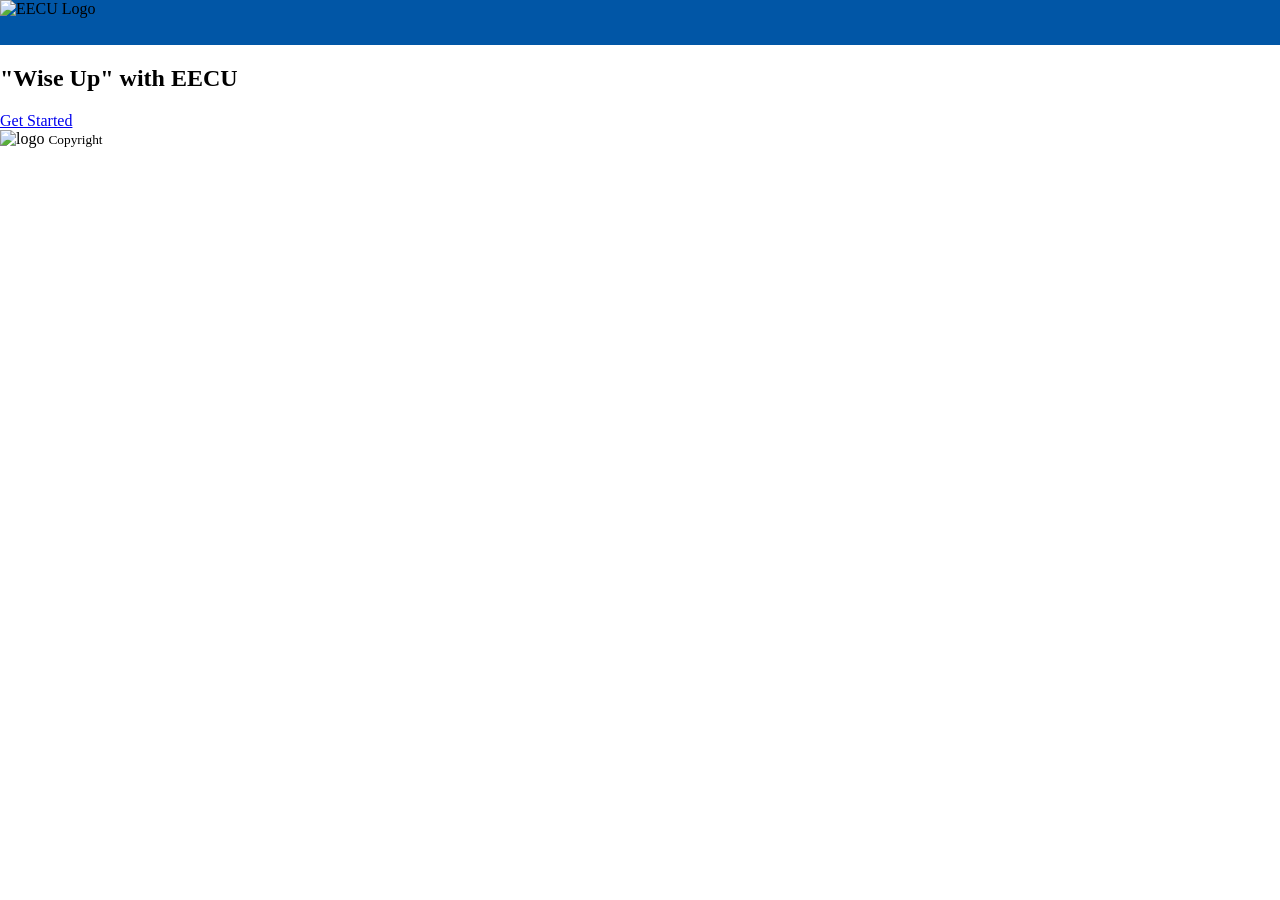
==== index.html @ 14a31eae "Merge pull request #1 from Rey-A-Vasquez/main Beginning HTML and CSS" ====
<!DOCTYPE html>
<html lang="en">
<head>
    <meta charset="UTF-8">
    <meta name="viewport" content="width=device-width, initial-scale=1.0">
    <title>Document</title> <!--Make sure to add appropriate Titles for pages-->
    <link rel="stylesheet" href="style.css">
</head>
<body>
    <nav>
        <img src="#" alt="EECU Logo">
    </nav>
    <main>
        <section id="hero">
            <h1>"Wise Up" with EECU</h1>
            <a href="income.html" id="beginButton">Get Started</a>
        </section>
    </main>
    <footer>
        <img src="#" alt="logo">
        <small>Copyright</small>
    </footer>
</body>
</html>
---- style.css ----
:root {
    --blue-color: #0156A6
}

body {
    margin: 0;
}
nav {
    background-color: var(--blue-color);
    display: flex;
    height: 5vh;
}
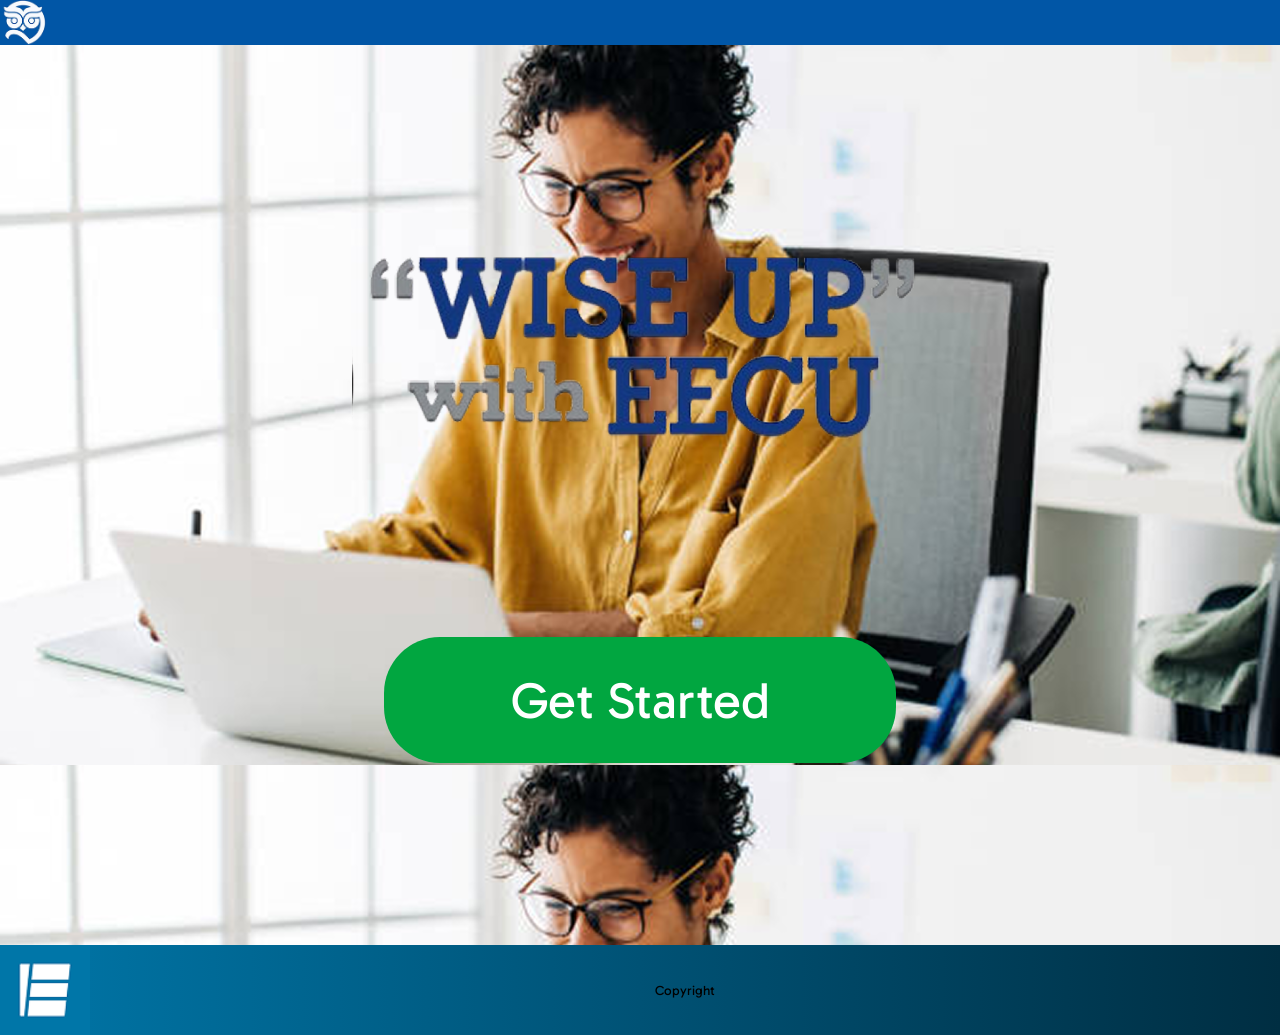
==== commit cdce3d41: "Merge pull request #2 from Jesseb3449/main Worked on CSS" ====
--- a/index.html
+++ b/index.html
@@ -3,22 +3,33 @@
 <head>
     <meta charset="UTF-8">
     <meta name="viewport" content="width=device-width, initial-scale=1.0">
-    <title>Document</title> <!--Make sure to add appropriate Titles for pages-->
+    <title>Wise Up!</title> <!--Make sure to add appropriate Titles for pages-->
+    <style>
+        @import url('https://fonts.googleapis.com/css2?family=Gabarito:wght@400..900&display=swap');
+        </style>
+        
+        <style>
+            @import url('https://fonts.googleapis.com/css2?family=Gabarito:wght@400..900&family=Gantari:ital,wght@0,100..900;1,100..900&display=swap');
+            </style>
     <link rel="stylesheet" href="style.css">
+    <link rel="icon" href="/IMages/images 1.png">
 </head>
 <body>
     <nav>
-        <img src="#" alt="EECU Logo">
+        <img src="/IMages/images 1.png" alt="EECU Logo">
     </nav>
     <main>
         <section id="hero">
-            <h1>"Wise Up" with EECU</h1>
-            <a href="income.html" id="beginButton">Get Started</a>
+            <img src="/IMages/Hero-Text.png" alt="Hero-Text" id="Hero-Text">
+            <button href="income.html" id="beginButton">Get Started</button>
         </section>
     </main>
-    <footer>
-        <img src="#" alt="logo">
-        <small>Copyright</small>
-    </footer>
+    <nav id="bottom-nav">
+        <img src="/IMages/Footer-Image.png" alt="logo">
+        <footer>
+            
+            <small>Copyright</small>
+        </footer>
+    </nav>
 </body>
 </html>
--- a/style.css
+++ b/style.css
@@ -1,12 +1,108 @@
-:root {
+
+/*Font Setup for buttons*/
+.gabarito-Buttons {
+    font-family: "Gabarito", sans-serif;
+    font-optical-sizing: auto;
+    font-weight: 400;
+    font-style: 51px;
+  }
+
+  
+.gantari-font> {
+    font-family: "Gantari", sans-serif;
+    font-optical-sizing: auto;
+    font-weight: 400;
+    font-style: 13px ;
+  }
+  :root {
     --blue-color: #0156A6
 }
 
 body {
+    
     margin: 0;
+    font-family: 'Gabarito', sans-serif;
 }
 nav {
     background-color: var(--blue-color);
     display: flex;
     height: 5vh;
+}
+
+#hero {
+    background-image: url(/IMages/Hero-Image.png );
+    background-size: 100%;
+    height: 100vh;
+    background-repeat: none;
+    z-index: -1;
+    display: flex;
+    flex-direction: column;
+    justify-content: center;
+    align-items: center;
+}
+
+#Hero-Text {
+    height: 410px;
+    width: 576px;
+}
+
+#beginButton {
+    text-decoration: none;
+    border-radius: 56px;
+    background-color: #01A640;
+    color: white;
+    height: 14vh;
+    width: 40vw;
+    font-family: "Gabarito";
+    font-size: 51px;
+    outline: none;
+    border: #01A640
+}
+
+footer {
+   display: flex;
+   justify-content: center;
+   align-items: center;
+   flex: 1;
+   
+    
+}
+
+#bottom-nav {
+    height: 10vh;
+    width: 100%;
+    background: linear-gradient(90deg, #0076A8, #002E42 100%)
+
+   
+}
+
+#welcome-screen {
+    font-family: "gantari";
+    display: flex;
+    
+    flex-direction: column;
+    justify-content: flex-start;
+    align-items: center;
+    height: 50vh;
+}
+
+#welcome-screen > p {
+    color: #606060;
+}
+
+#nextButton {
+    text-decoration: none;
+    border-radius: 56px;
+    background-color: #01A640;
+    color: white;
+    height: 6vh;
+    width: 12vw;
+    font-family: "Gabarito";
+    font-size: 30px;
+    outline: none;
+    border: #01A640
+}
+
+#income {
+    padding: 2rem;
 }
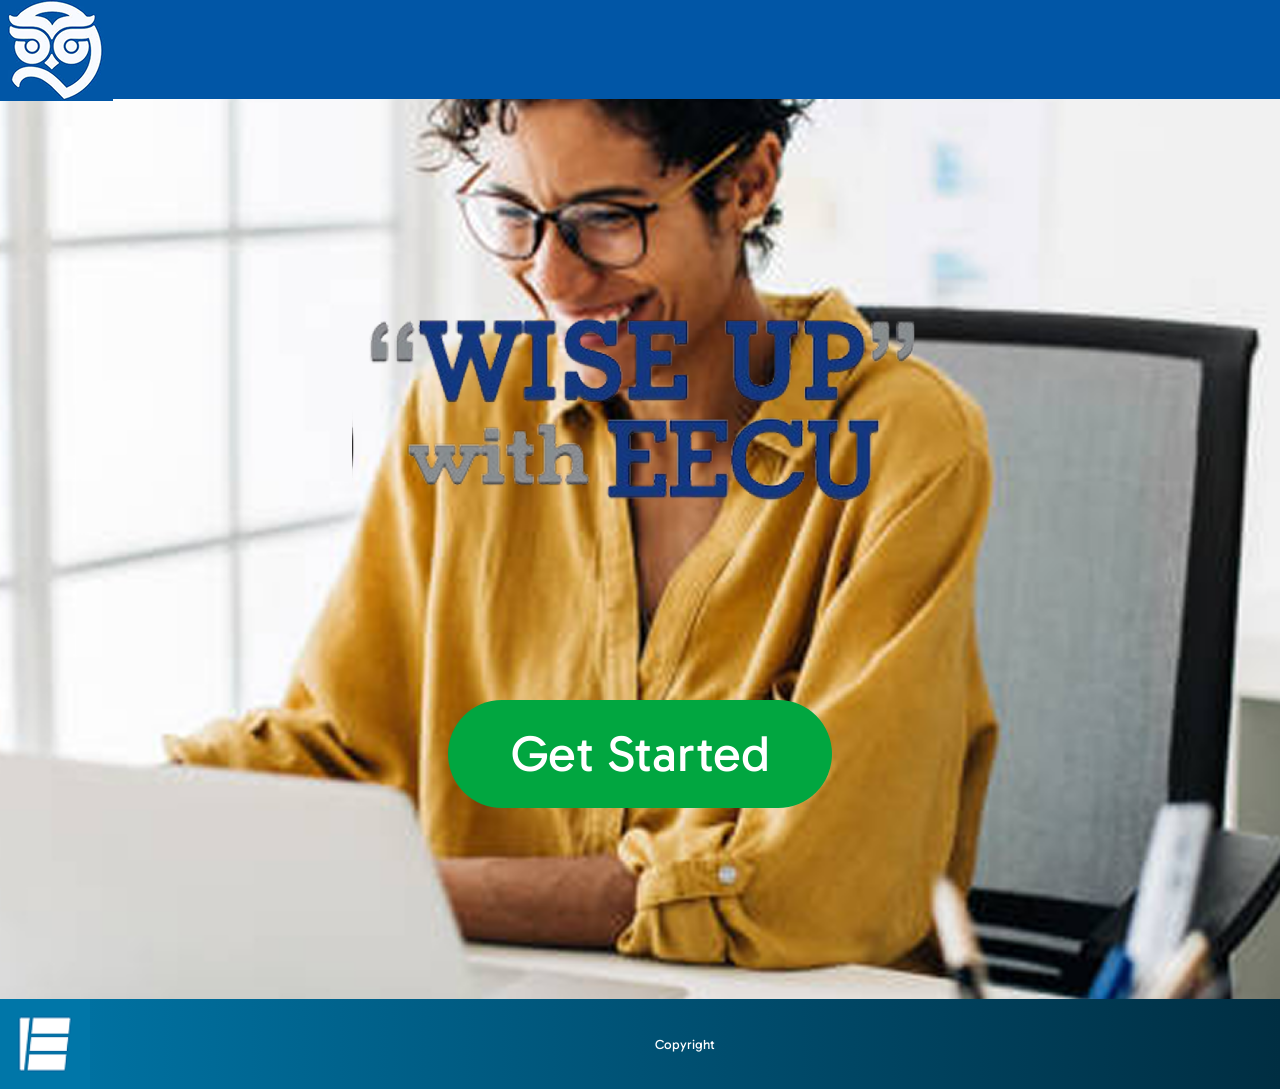
==== commit 27c2271c: "fixing the buttons, and began more of the media queries. I also made the expense inputs." ====
--- a/index.html
+++ b/index.html
@@ -1,35 +1,36 @@
 <!DOCTYPE html>
 <html lang="en">
+
 <head>
     <meta charset="UTF-8">
     <meta name="viewport" content="width=device-width, initial-scale=1.0">
     <title>Wise Up!</title> <!--Make sure to add appropriate Titles for pages-->
-    <style>
-        @import url('https://fonts.googleapis.com/css2?family=Gabarito:wght@400..900&display=swap');
-        </style>
-        
-        <style>
-            @import url('https://fonts.googleapis.com/css2?family=Gabarito:wght@400..900&family=Gantari:ital,wght@0,100..900;1,100..900&display=swap');
-            </style>
     <link rel="stylesheet" href="style.css">
-    <link rel="icon" href="/IMages/images 1.png">
+    <div id="EECULogo">
+        <link rel="icon" href="/IMages/images 1.png">
+    </div>
 </head>
-<body>
+
+<body class="indexBody">
     <nav>
-        <img src="/IMages/images 1.png" alt="EECU Logo">
+        <a href="index.html" id="income-1">
+            <img src="/IMages/images 1.png" alt="EECU Logo">
+        </a>
     </nav>
     <main>
         <section id="hero">
             <img src="/IMages/Hero-Text.png" alt="Hero-Text" id="Hero-Text">
-            <button href="income.html" id="beginButton">Get Started</button>
+            <a href="income.html" class="Btn">Get Started</a>
         </section>
+
     </main>
     <nav id="bottom-nav">
         <img src="/IMages/Footer-Image.png" alt="logo">
         <footer>
-            
             <small>Copyright</small>
         </footer>
     </nav>
 </body>
+
+
 </html>
--- a/style.css
+++ b/style.css
@@ -1,3 +1,5 @@
+@import url('https://fonts.googleapis.com/css2?family=Fugaz+One&family=Gabarito:wght@400..900&family=Gantari:ital,wght@0,100..900;1,100..900&display=swap');
+@import url('https://fonts.googleapis.com/css2?family=Fugaz+One&family=Gabarito:wght@400..900&family=Gantari:ital,wght@0,100..900;1,100..900&display=swap');
 
 /*Font Setup for buttons*/
 .gabarito-Buttons {
@@ -7,15 +9,47 @@
     font-style: 51px;
   }
 
+  .row {
+    display: flex;
+    flex-flow: row nowrap;
+    /* align-items: center; */
+  }
   
+  .row > label {
+    background-color: var(--light-gray);
+    width: 40%;
+    padding: 0.5rem;
+  }
+
+  .row > label:before {
+    content: "";
+    display: inline-block;
+    width: 3rem;
+    height: 3rem;
+  }
+
+  .row.housing > label:before {
+    background-image: url("./IMages/Home.svg")
+  }
+  
+.row > input {
+    width: 60%;
+}
+
 .gantari-font> {
     font-family: "Gantari", sans-serif;
     font-optical-sizing: auto;
     font-weight: 400;
     font-style: 13px ;
   }
+
   :root {
-    --blue-color: #0156A6
+    --blue-color: #0156A6;
+    --green-btn: #01A640;
+    --good-outcome: #60FF7D;
+    --grey: #606060;
+    --main-content-border:#E0E0E0;
+    --light-gray: #F3F3F3;
 }
 
 body {
@@ -26,11 +60,10 @@
 nav {
     background-color: var(--blue-color);
     display: flex;
-    height: 5vh;
+    height: 11vh;
 }
 
 #hero {
-    background-image: url(/IMages/Hero-Image.png );
     background-size: 100%;
     height: 100vh;
     background-repeat: none;
@@ -39,6 +72,7 @@
     flex-direction: column;
     justify-content: center;
     align-items: center;
+
 }
 
 #Hero-Text {
@@ -46,26 +80,36 @@
     width: 576px;
 }
 
-#beginButton {
+.Btn {
+    display: flex;
+    justify-content: center;
     text-decoration: none;
-    border-radius: 56px;
-    background-color: #01A640;
+    border-radius: 60px;
     color: white;
-    height: 14vh;
-    width: 40vw;
+    height: 12vh;
+    width: 30vw;
     font-family: "Gabarito";
     font-size: 51px;
     outline: none;
-    border: #01A640
-}
+    border: #01A640;
+    text-align: center;
+    line-height: 12vh;
+    background-color: #01A640;
+}
+
+#income-1 {
+    background-color: transparent;
+}
+
+
 
 footer {
    display: flex;
    justify-content: center;
    align-items: center;
    flex: 1;
-   
-    
+   color:white;
+   text-align: center;
 }
 
 #bottom-nav {
@@ -75,19 +119,27 @@
 
    
 }
+#welcome-screen > a{
+    line-height:7vh;
+    height:7vh;
+}
+
 
 #welcome-screen {
     font-family: "gantari";
     display: flex;
-    
-    flex-direction: column;
-    justify-content: flex-start;
-    align-items: center;
-    height: 50vh;
+    flex-direction: column;
+    justify-content: space-around;
+    align-items: center;
+    height: 80vh;
+}
+#welcome-screen > h1{
+    font-size:50px;
 }
 
 #welcome-screen > p {
     color: #606060;
+    font-size:30px;
 }
 
 #nextButton {
@@ -103,6 +155,161 @@
     border: #01A640
 }
 
-#income {
-    padding: 2rem;
+/*Income Styling*/
+.net-income {
+    display: flex;
+    flex-direction: column;
+    align-items: center;
+    text-align: center;
+    padding: 40px 20px;
+    font-family: 'Gantari', sans-serif;
+}
+
+h1 { font-size: 2.5rem; margin-bottom: 10px; }
+#displayNet { color: #818080; }
+
+#userExpenses {
+    width: 100%;
+    max-width: 946px; 
+    margin-top: 30px;
+}
+
+/* The Row Container */
+.expense-row {
+    display: flex;
+    height: 60px;
+    margin-bottom: 15px;
+    overflow: hidden; 
+}
+
+.label-box {
+    display: flex;
+    align-items: center;
+    background-color: #f3f3f3;
+    width: 40%; 
+    padding: 0 15px;
+    cursor: pointer;
+}
+
+.label-box img {
+    width: 24px;
+    height: 24px;
+    margin-right: 12px;
+}
+
+.label-box span {
+    font-size: 0.9rem;
+    font-weight: 600;
+    color: #333;
+    text-align: left;
+}
+
+.expense-input {
+    flex: 1; /* Input takes the rest of the 60% */
+    background-color: #d9d9d9;
+    border: none;
+    padding: 0 20px;
+    font-size: 1rem;
+    color: #555;
+    outline: none;
+}
+
+.expense-input::placeholder {
+    color: #999;
+}
+
+
+#doneButton {
+    background-color: #00a846;
+    color: white;
+    border: none;
+    padding: 15px 100px;
+    border-radius: 50px;
+    font-size: 1.5rem;
+    font-weight: bold;
+    cursor: pointer;
+    margin-top: 40px;
+}
+
+#doneButton:hover {
+    background-color: #008f3b;
+}
+
+.label-box {
+    Display:flex;
+    background-color:rgba(243, 243, 243, 1)
+}
+
+.expense-desc {
+display:flex;
+background-color: rgba(243, 243, 243, 1)
+}
+
+.expenseFormInput {
+background-color: rgba(217, 217, 217, 1);
+border: none;
+}
+
+
+.indexBody {
+    background-image: url("/IMages/Hero-Image.png");
+    background-size: cover;
+    background-position: center;
+    background-repeat: no-repeat;
+}
+
+@media (max-width: 768px) {
+    .indexBody {
+        background-image: url(/IMages/Mobile.png);
+        background-size: cover;
+        background-position: center;
+    }
+    .Btn {
+        font-size: 29px;
+        height: 48px;
+        text-align: center;
+        
+    }
+    #Hero-Text {
+        height: 250px;
+        width: 351px;
+    }
+}
+
+a[href="expenses.html"] {
+    text-decoration: none;
+    border-radius: 56px;
+    background-color: #01A640;
+    color: white;
+    height: 12vh;
+    width: 30vw;
+    font-family: "Gabarito";
+    font-size: 51px;
+    outline: none;
+    border: #01A640;
+    text-align: center;
+    position: absolute;
+    margin-top: 77vh;
+    border: none;
+}
+
+.dropdown {
+    display: flex;
+    flex-direction: column;
+    justify-content: space-around;
+    align-items: center;
+    width: 12px;
+    height: 80vh;
+    margin-bottom: 40vh;
+    text-decoration: none;
+    border: none;
+}
+
+#salary {
+    display: flex;
+    flex-direction: column;
+    justify-content: space-around;
+    align-items: center;
+    width:47VH;
+    height: 10vh;
 }
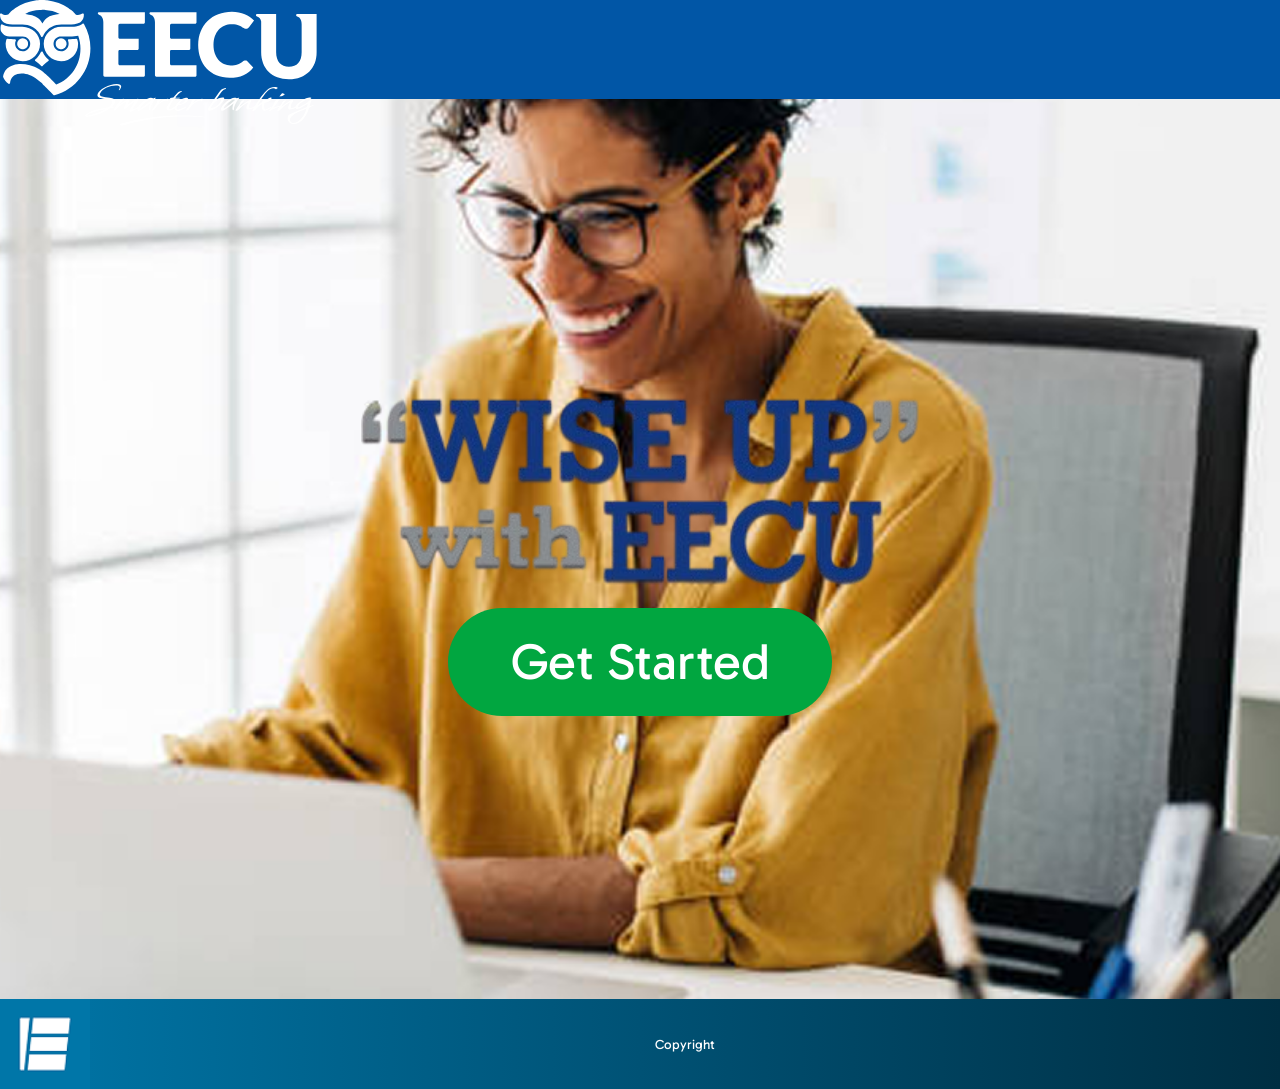
==== commit 56be56ec: "did some mobile porting, and fixed some miscalllaneous problems." ====
--- a/index.html
+++ b/index.html
@@ -6,15 +6,13 @@
     <meta name="viewport" content="width=device-width, initial-scale=1.0">
     <title>Wise Up!</title> <!--Make sure to add appropriate Titles for pages-->
     <link rel="stylesheet" href="style.css">
-    <div id="EECULogo">
-        <link rel="icon" href="/IMages/images 1.png">
-    </div>
+        <link rel="icon" href="/IMages/logo.webp" id="EECULogo">
 </head>
 
 <body class="indexBody">
     <nav>
         <a href="index.html" id="income-1">
-            <img src="/IMages/images 1.png" alt="EECU Logo">
+            <img src="/IMages/images 1.png" id="EECULogo" alt="EECU Logo">
         </a>
     </nav>
     <main>
--- a/style.css
+++ b/style.css
@@ -53,7 +53,6 @@
 }
 
 body {
-    
     margin: 0;
     font-family: 'Gabarito', sans-serif;
 }
@@ -76,8 +75,8 @@
 }
 
 #Hero-Text {
-    height: 410px;
-    width: 576px;
+background-size: 100%;
+height: 25vh;
 }
 
 .Btn {
@@ -95,10 +94,6 @@
     text-align: center;
     line-height: 12vh;
     background-color: #01A640;
-}
-
-#income-1 {
-    background-color: transparent;
 }
 
 
@@ -155,6 +150,11 @@
     border: #01A640
 }
 
+
+.grey {
+    color: #606060;
+    font-size: 30px;
+}
 /*Income Styling*/
 .net-income {
     display: flex;
@@ -167,11 +167,67 @@
 
 h1 { font-size: 2.5rem; margin-bottom: 10px; }
 #displayNet { color: #818080; }
+
+.dropdown {
+    display: flex;
+    flex-direction: column;
+    justify-content: space-around;
+    align-items: center;
+    width: 12px;
+    height: 80vh;
+    text-decoration: none;
+    border: none;
+}
+
+#salary {
+    display: flex;
+    flex-direction: column;
+    justify-content: space-around;
+    align-items: center;
+    width:47VH;
+    height: 10vh;
+}
+
+.dropdown > select{
+    border:none;
+    padding: 0;
+    font-size:25px;
+    color:#818080;
+    background-color:#d9d9d9;
+    width:57vh;
+    height: 8.5vh;
+}
+
+#income {
+    border:none;
+    padding: 0;
+    font-size:25px;
+    color:#818080;
+    background-color:#d9d9d9;
+    width:57vh;
+    height: 8.5vh;
+    margin-bottom:5vh;
+}
 
 #userExpenses {
     width: 100%;
     max-width: 946px; 
     margin-top: 30px;
+}
+
+#nextTaxesButton {
+    text-decoration: none;
+    border-radius: 56px;
+    background-color: #01A640;
+    color: white;
+    height: 12vh;
+    width: 30vw;
+    font-family: "Gabarito";
+    font-size: 51px;
+    outline: none;
+    border: #01A640;
+    text-align: center;
+    border: none;
 }
 
 /* The Row Container */
@@ -274,6 +330,23 @@
         height: 250px;
         width: 351px;
     }
+    .label-box span {
+        display: none;
+    }
+    .expense-row {
+        height: 30px;
+    }
+    .expense-input {
+        padding: 90px;
+    }
+    nav {
+        height: 68px;
+    }
+    #EECULogo {
+        background-size: 100%;
+        height: 100px;
+    }
+    
 }
 
 a[href="expenses.html"] {
@@ -288,28 +361,7 @@
     outline: none;
     border: #01A640;
     text-align: center;
-    position: absolute;
     margin-top: 77vh;
     border: none;
 }
 
-.dropdown {
-    display: flex;
-    flex-direction: column;
-    justify-content: space-around;
-    align-items: center;
-    width: 12px;
-    height: 80vh;
-    margin-bottom: 40vh;
-    text-decoration: none;
-    border: none;
-}
-
-#salary {
-    display: flex;
-    flex-direction: column;
-    justify-content: space-around;
-    align-items: center;
-    width:47VH;
-    height: 10vh;
-}
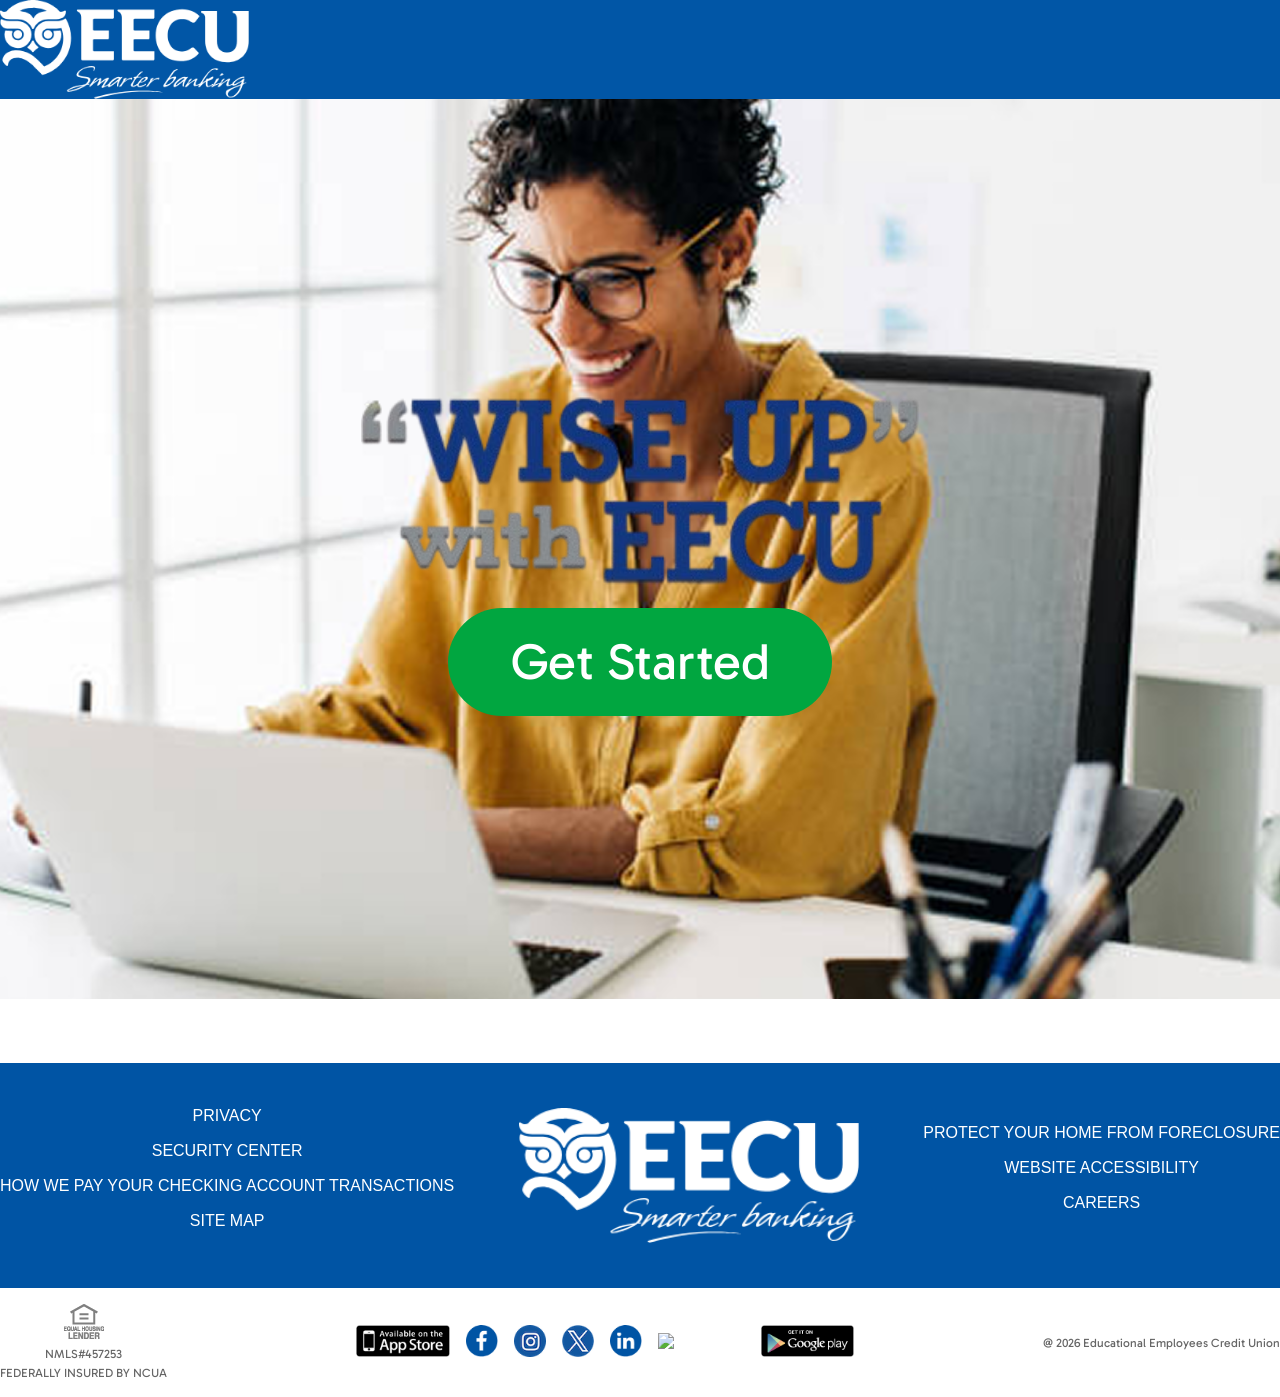
==== commit ee2327ab: "moe stuff. Added footers, fixed a bunch of features, and made two pages more organized, and program-" ====
--- a/index.html
+++ b/index.html
@@ -9,26 +9,52 @@
         <link rel="icon" href="/IMages/logo.webp" id="EECULogo">
 </head>
 
-<body class="indexBody">
+<body >
     <nav>
         <a href="index.html" id="income-1">
             <img src="/IMages/images 1.png" id="EECULogo" alt="EECU Logo">
         </a>
     </nav>
-    <main>
+    <main id="indexMain">
         <section id="hero">
             <img src="/IMages/Hero-Text.png" alt="Hero-Text" id="Hero-Text">
             <a href="income.html" class="Btn">Get Started</a>
         </section>
 
     </main>
-    <nav id="bottom-nav">
-        <img src="/IMages/Footer-Image.png" alt="logo">
-        <footer>
-            <small>Copyright</small>
-        </footer>
-    </nav>
+    <footer>
+      <div id="footerLink">
+        <ul>
+          <li><a href="#">PRIVACY</a></li>
+          <li><a href="#">SECURITY CENTER</a></li>
+          <li><a href="#">HOW WE PAY YOUR CHECKING ACCOUNT TRANSACTIONS</a></li>
+          <li><a href="#">SITE MAP</a></li>
+        </ul>
+        <img src="IMages/images 1.png" alt="logo" />
+        <ul>
+          <li><a href="#">PROTECT YOUR HOME FROM FORECLOSURE</a></li>
+          <li><a href="#">WEBSITE ACCESSIBILITY</a></li>
+          <li><a href="#">CAREERS</a></li>
+        </ul>
+      </div>
+      <div id="footerBottom">
+        <ul>
+          <li><a href="#"><img src="IMages/House.png" alt="Equal housing expense Lender"></a></li>
+          <li><a href="#">NMLS#457253</a></li>
+          <li><a href="#">FEDERALLY INSURED BY NCUA</a></li>
+        </ul>
+        <ul id="footer-apps">
+          <li><a href="#"><img src="IMages/AppStore.png" alt="App Store"></a></li>
+          <li><a href="#"></a><img src="IMages/Facebook.png" alt="App Store"></a></li>
+          <li><a href="#"></a><img src="IMages/Insta.png" alt="App Store"></a></li>
+          <li><a href="#"></a><img src="IMages/X.png" alt="App Store"></a></li>
+          <li><a href="#"></a><img src="IMages/LinkedIn.png" alt="App Store"></a></li>
+          <li><a href="#"></a><img src="IMages/Youtube.png" alt="App Store"></a></li>
+          <li><a href="#"></a><img src="IMages/GooglePlay.png" alt="App Store"></a></li>
+        </ul>
+        <small>@ 2026 Educational Employees Credit Union</small>
+      </div>
+    </footer>
+    <script src="index.js"></script>
 </body>
-
-
 </html>
--- a/style.css
+++ b/style.css
@@ -56,10 +56,16 @@
     margin: 0;
     font-family: 'Gabarito', sans-serif;
 }
+
 nav {
     background-color: var(--blue-color);
     display: flex;
     height: 11vh;
+}
+
+#EECULogo {
+background-size: 100%;
+height: 100%;
 }
 
 #hero {
@@ -97,7 +103,6 @@
 }
 
 
-
 footer {
    display: flex;
    justify-content: center;
@@ -110,17 +115,15 @@
 #bottom-nav {
     height: 10vh;
     width: 100%;
-    background: linear-gradient(90deg, #0076A8, #002E42 100%)
-
-   
-}
-#welcome-screen > a{
+    background: linear-gradient(90deg, #0076A8, #002E42 100%)   
+}
+
+#screen > a{
     line-height:7vh;
     height:7vh;
 }
 
-
-#welcome-screen {
+#screen {
     font-family: "gantari";
     display: flex;
     flex-direction: column;
@@ -128,11 +131,12 @@
     align-items: center;
     height: 80vh;
 }
-#welcome-screen > h1{
+
+#screen > h1{
     font-size:50px;
 }
 
-#welcome-screen > p {
+.mainTxt {
     color: #606060;
     font-size:30px;
 }
@@ -150,11 +154,11 @@
     border: #01A640
 }
 
-
 .grey {
-    color: #606060;
-    font-size: 30px;
-}
+    color: #818080;
+    font-size: 25px;
+}
+
 /*Income Styling*/
 .net-income {
     display: flex;
@@ -216,6 +220,8 @@
 }
 
 #nextTaxesButton {
+    display: block;
+    margin: 4rem -2rem;
     text-decoration: none;
     border-radius: 56px;
     background-color: #01A640;
@@ -225,9 +231,9 @@
     font-family: "Gabarito";
     font-size: 51px;
     outline: none;
-    border: #01A640;
+    border: none;
     text-align: center;
-    border: none;
+    cursor: pointer;
 }
 
 /* The Row Container */
@@ -261,7 +267,7 @@
 }
 
 .expense-input {
-    flex: 1; /* Input takes the rest of the 60% */
+    flex: 1; 
     background-color: #d9d9d9;
     border: none;
     padding: 0 20px;
@@ -273,7 +279,6 @@
 .expense-input::placeholder {
     color: #999;
 }
-
 
 #doneButton {
     background-color: #00a846;
@@ -307,47 +312,13 @@
 }
 
 
-.indexBody {
+#indexMain {
     background-image: url("/IMages/Hero-Image.png");
     background-size: cover;
     background-position: center;
     background-repeat: no-repeat;
 }
 
-@media (max-width: 768px) {
-    .indexBody {
-        background-image: url(/IMages/Mobile.png);
-        background-size: cover;
-        background-position: center;
-    }
-    .Btn {
-        font-size: 29px;
-        height: 48px;
-        text-align: center;
-        
-    }
-    #Hero-Text {
-        height: 250px;
-        width: 351px;
-    }
-    .label-box span {
-        display: none;
-    }
-    .expense-row {
-        height: 30px;
-    }
-    .expense-input {
-        padding: 90px;
-    }
-    nav {
-        height: 68px;
-    }
-    #EECULogo {
-        background-size: 100%;
-        height: 100px;
-    }
-    
-}
 
 a[href="expenses.html"] {
     text-decoration: none;
@@ -361,7 +332,131 @@
     outline: none;
     border: #01A640;
     text-align: center;
-    margin-top: 77vh;
-    border: none;
-}
-
+    margin: 4rem auto;
+}
+
+#nextToExpenses {
+    display: none;
+}
+
+#taxBreakdown {
+    margin-bottom: 8rem;
+}
+
+/*Footer Stuff*/
+footer {
+  margin-top: 5%;
+  display: block;
+  unicode-bidi: isolate;
+}
+
+#incoming footer {
+margin: 16rem auto;
+}
+
+ul {
+  list-style-type: none;
+  padding-inline-start: 0;
+}
+
+#footer-apps {
+    display: flex;
+    align-items: center;
+    flex-direction: row;
+    gap: 1rem;
+    margin-top: 1rem;
+}
+
+#footer-apps img {
+  height: 32px;
+}
+
+#footerBottom {
+  display: flex;
+  justify-content: space-between;
+  align-items: center;
+}
+
+#footerBottom ul:first-of-type a, 
+#footerBottom small{
+  text-decoration: none;
+  color: #666;
+  font-size: 12px;
+}
+
+#footerLink {
+  display: flex;
+  justify-content: space-between;
+  background-color: #0054a4;
+  height: 25vh;
+  align-items: center;
+}
+
+#footerLink a {
+  color: white;
+  text-decoration: none;
+  font-family: 'Roboto Condensed', sans-serif;
+  font-weight: 100;
+}
+
+#footerLink img {
+  height: 60%;
+}
+
+#footerLink ul li {
+  margin-bottom: 1rem;
+}
+
+#overlay button{
+  background-color: var(--main-blue);
+  margin: 1vh 2vw;
+  width: 60%;
+  color: white;
+  border-radius: 15px;
+  cursor: pointer;
+  padding: 1.5vh 0;
+  font-weight: 600;
+  font-size: larger;
+}
+
+#overlay button:hover {
+  background-color: var(--darkblue);
+}
+
+@media (max-width: 768px) {
+    .indexBody {
+        background-image: url(/IMages/Mobile.png);
+        background-size: cover;
+        background-position: center;
+    }
+    .Btn {
+        font-size: 29px;
+        height: 48px;
+        text-align: center;
+        
+    }
+    #Hero-Text {
+        height: 250px;
+        width: 351px;
+    }
+    .label-box span {
+        display: none;
+    }
+    .expense-row {
+        height: 30px;
+    }
+    .expense-input {
+        padding: 90px;
+    }
+    nav {
+        height: 68px;
+    }
+    #EECULogo {
+        background-size: 100%;
+        height: 100px;
+    }
+    footer {
+        display: none;
+    }
+
+}
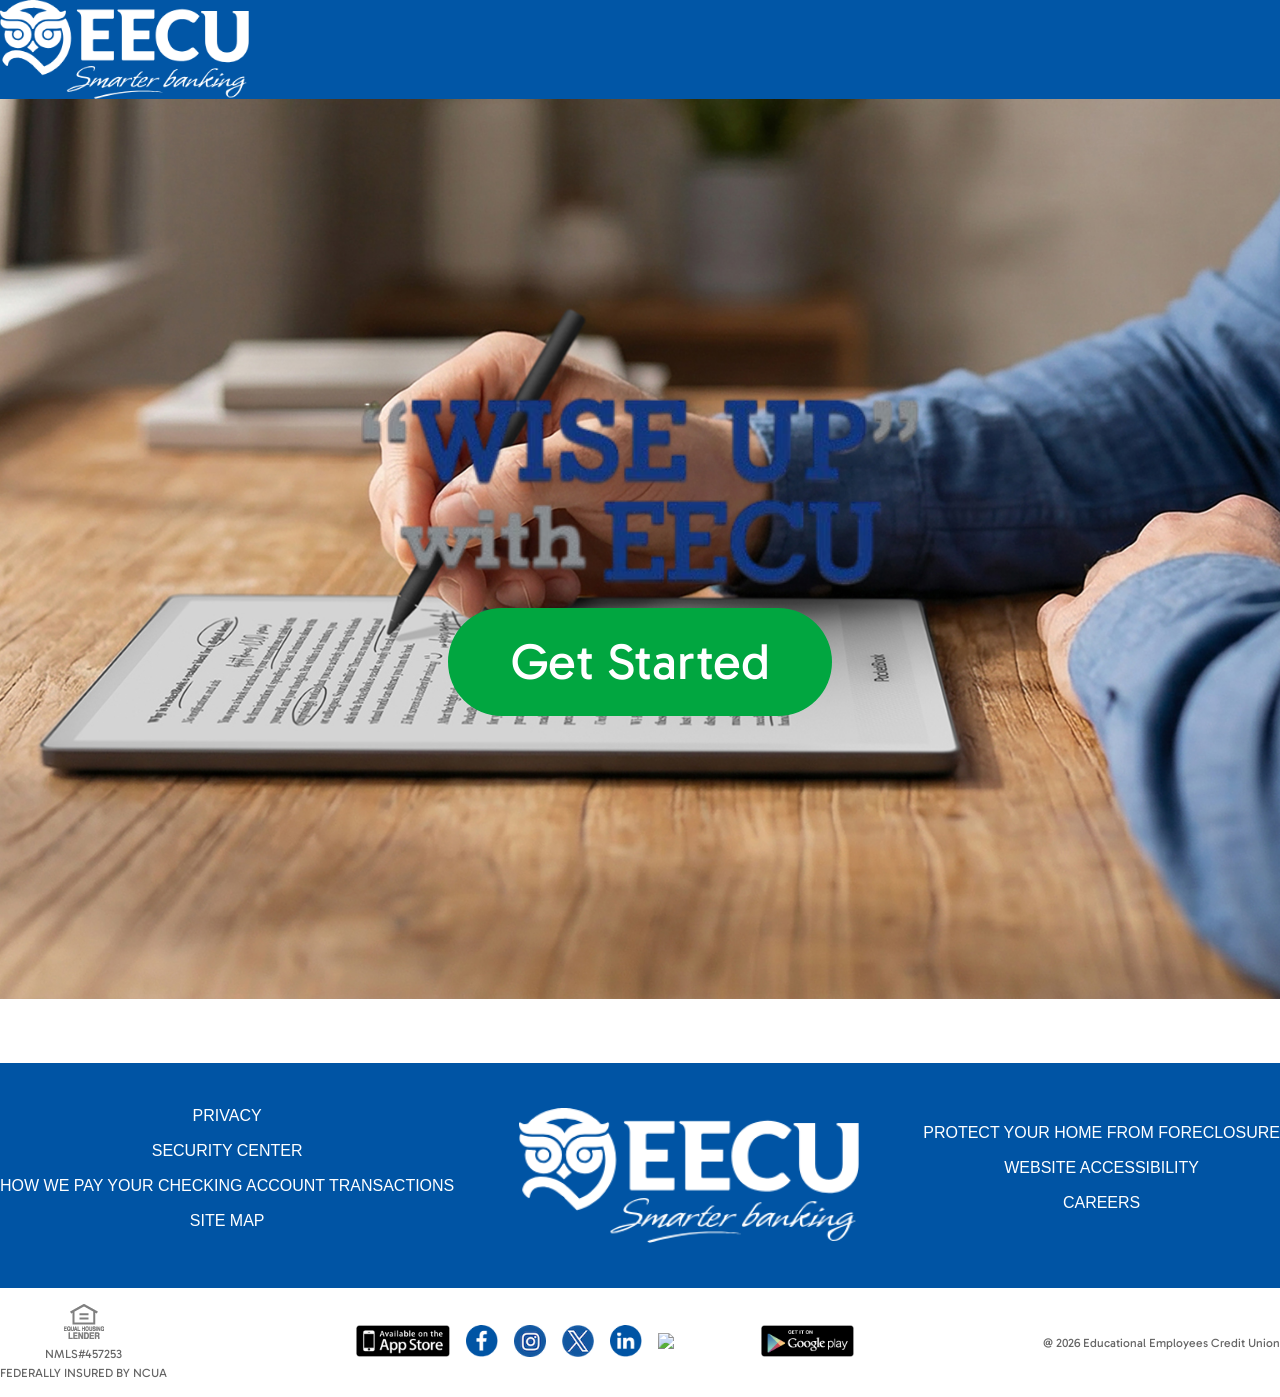
==== commit 5b1ed105: "fiinshed! Finished the piechart by adding labels, finished media queries, and finished income boxes." ====
--- a/index.html
+++ b/index.html
@@ -55,6 +55,7 @@
         <small>@ 2026 Educational Employees Credit Union</small>
       </div>
     </footer>
+    <section id="BottomNav"></section>
     <script src="index.js"></script>
 </body>
 </html>
--- a/style.css
+++ b/style.css
@@ -83,6 +83,13 @@
 #Hero-Text {
 background-size: 100%;
 height: 25vh;
+}
+
+#indexMain {
+    background-image: url("/IMages/Hero-Image.png");
+    background-size: cover;
+    background-position: center;
+    background-repeat: no-repeat;
 }
 
 .Btn {
@@ -129,7 +136,6 @@
     flex-direction: column;
     justify-content: space-around;
     align-items: center;
-    height: 80vh;
 }
 
 #screen > h1{
@@ -170,15 +176,19 @@
 }
 
 h1 { font-size: 2.5rem; margin-bottom: 10px; }
-#displayNet { color: #818080; }
+.display { color: #818080; }
 
 .dropdown {
     display: flex;
     flex-direction: column;
-    justify-content: space-around;
-    align-items: center;
-    width: 12px;
-    height: 80vh;
+    justify-content: center;
+    align-items: center;
+    gap: 2rem;
+    width: 100%;
+    max-width: 600px;
+    padding: 1rem;
+    margin-bottom: 7rem;
+    box-sizing: border-box;
     text-decoration: none;
     border: none;
 }
@@ -211,6 +221,47 @@
     width:57vh;
     height: 8.5vh;
     margin-bottom:5vh;
+    text-align: center;
+}
+
+/* Tax deduction / amount row styling */
+#deduction,
+#amount,
+#medicareDeduction,
+#socialSecurityDeduction,
+#stateTaxDeduction,
+#federalTaxDeduction,
+#medicareAmount,
+#socialSecurityAmount,
+#stateTaxAmount,
+#federalTaxAmount {
+    display: flex;
+    width: 100%;
+    max-width: 450px;
+    height: 57px;
+    margin: 0 auto 0rem;
+    align-items: center;
+    padding: 0 1rem;
+    box-sizing: border-box;
+}
+
+#deduction,
+#amount {
+    background-color: #606060;
+}
+
+#medicareDeduction,
+#socialSecurityDeduction,
+#stateTaxDeduction,
+#federalTaxDeduction {
+    background-color: #D9D9D9;
+}
+
+#medicareAmount,
+#socialSecurityAmount,
+#stateTaxAmount,
+#federalTaxAmount {
+    background-color: #EFEEEE;
 }
 
 #userExpenses {
@@ -259,6 +310,10 @@
     margin-right: 12px;
 }
 
+#BottomNav {
+    display: none;
+}
+
 .label-box span {
     font-size: 0.9rem;
     font-weight: 600;
@@ -311,14 +366,18 @@
 border: none;
 }
 
-
-#indexMain {
-    background-image: url("/IMages/Hero-Image.png");
-    background-size: cover;
-    background-position: center;
-    background-repeat: no-repeat;
-}
-
+#outcome {
+    display: flex;
+    flex-direction: column;
+    align-items: center;
+}
+
+.bordrline {
+    border-top: 1px solid var(--main-content-border);
+    width: 80%;
+    margin: 2rem auto;
+    background-color:#999;
+}
 
 a[href="expenses.html"] {
     text-decoration: none;
@@ -339,8 +398,77 @@
     display: none;
 }
 
+
 #taxBreakdown {
     margin-bottom: 8rem;
+}
+
+.border-sector {
+    display: flex;
+}
+
+.borderline {
+    display: flex;
+    justify-content: center;
+    width: 100%;
+    height: 5px;
+    background-color: #818080;
+}
+
+#payments-chart {
+    display: flex;        
+    flex-direction: row;       
+    justify-content: space-around; 
+    align-items: center;   
+    gap: 40px;               
+    padding: 20px;
+    border-left: 5px solid #818080;
+    border-right: 5px solid #818080;
+}
+
+#otherBtns {
+    display: flex;
+    flex-direction: row;
+    justify-content: center;
+    gap: 400px;
+}
+
+#btns-container {
+    display: flex;
+    flex-direction: row;
+    justify-content: flex-end;
+}
+
+.btns {
+    border: none;
+    background-color: transparent;
+}
+
+.btns:hover{
+    background-color: #cbcbcb;
+}
+
+#rows {
+    flex: 1;                   
+    max-width: 500px;          
+}
+
+/* Controls the pie chart size*/
+#chart-container {
+    flex: 1;              
+    max-width: 450px;         
+    height: 400px;             
+    position: relative;
+}
+
+
+.resultRow {
+    display: flex;
+    justify-content: space-between;
+    background-color: #f4f4f4;    
+    margin: 10px 0;
+    padding: 10px;
+    border-radius: 4px;
 }
 
 /*Footer Stuff*/
@@ -348,10 +476,6 @@
   margin-top: 5%;
   display: block;
   unicode-bidi: isolate;
-}
-
-#incoming footer {
-margin: 16rem auto;
 }
 
 ul {
@@ -424,20 +548,59 @@
 }
 
 @media (max-width: 768px) {
-    .indexBody {
+    #BottomNav {
+        display: flex;
+        justify-content: space-around;
+        align-items: center;
+        position: fixed;
+        bottom: 0;
+        left: 0;
+        z-index: 999;
+        background-color: #0156A6;
+        width: 100%;
+        height: 68px;
+    }
+    #indexMain {
         background-image: url(/IMages/Mobile.png);
         background-size: cover;
         background-position: center;
     }
     .Btn {
-        font-size: 29px;
+        display: inline-flex;
+        font-size: 20px;
         height: 48px;
-        text-align: center;
-        
+        padding: 0 20px;
+    }
+
+    #nextTaxesButton {
+        margin: 4rem 5rem;
     }
     #Hero-Text {
-        height: 250px;
-        width: 351px;
+        background-size: 100%;
+        height: 145px;
+    }
+    .mainTxt {
+        font-size: 21px;
+    }
+    .dropdown {
+        width: 90%;
+        max-width: 420px;
+    }
+    .dropdown > select {
+        width: 100%;
+        max-width: 100%;
+        height: 100px;
+    }
+    #income {
+        width: 100%;
+        max-width: 100%;
+        height: 100px;
+    }
+    #btns-container {
+        display: none;
+    }
+    #otherBtns {
+        display: none;
     }
     .label-box span {
         display: none;
@@ -446,7 +609,7 @@
         height: 30px;
     }
     .expense-input {
-        padding: 90px;
+        border-left-width: 80px;
     }
     nav {
         height: 68px;
@@ -458,5 +621,4 @@
     footer {
         display: none;
     }
-
 }
